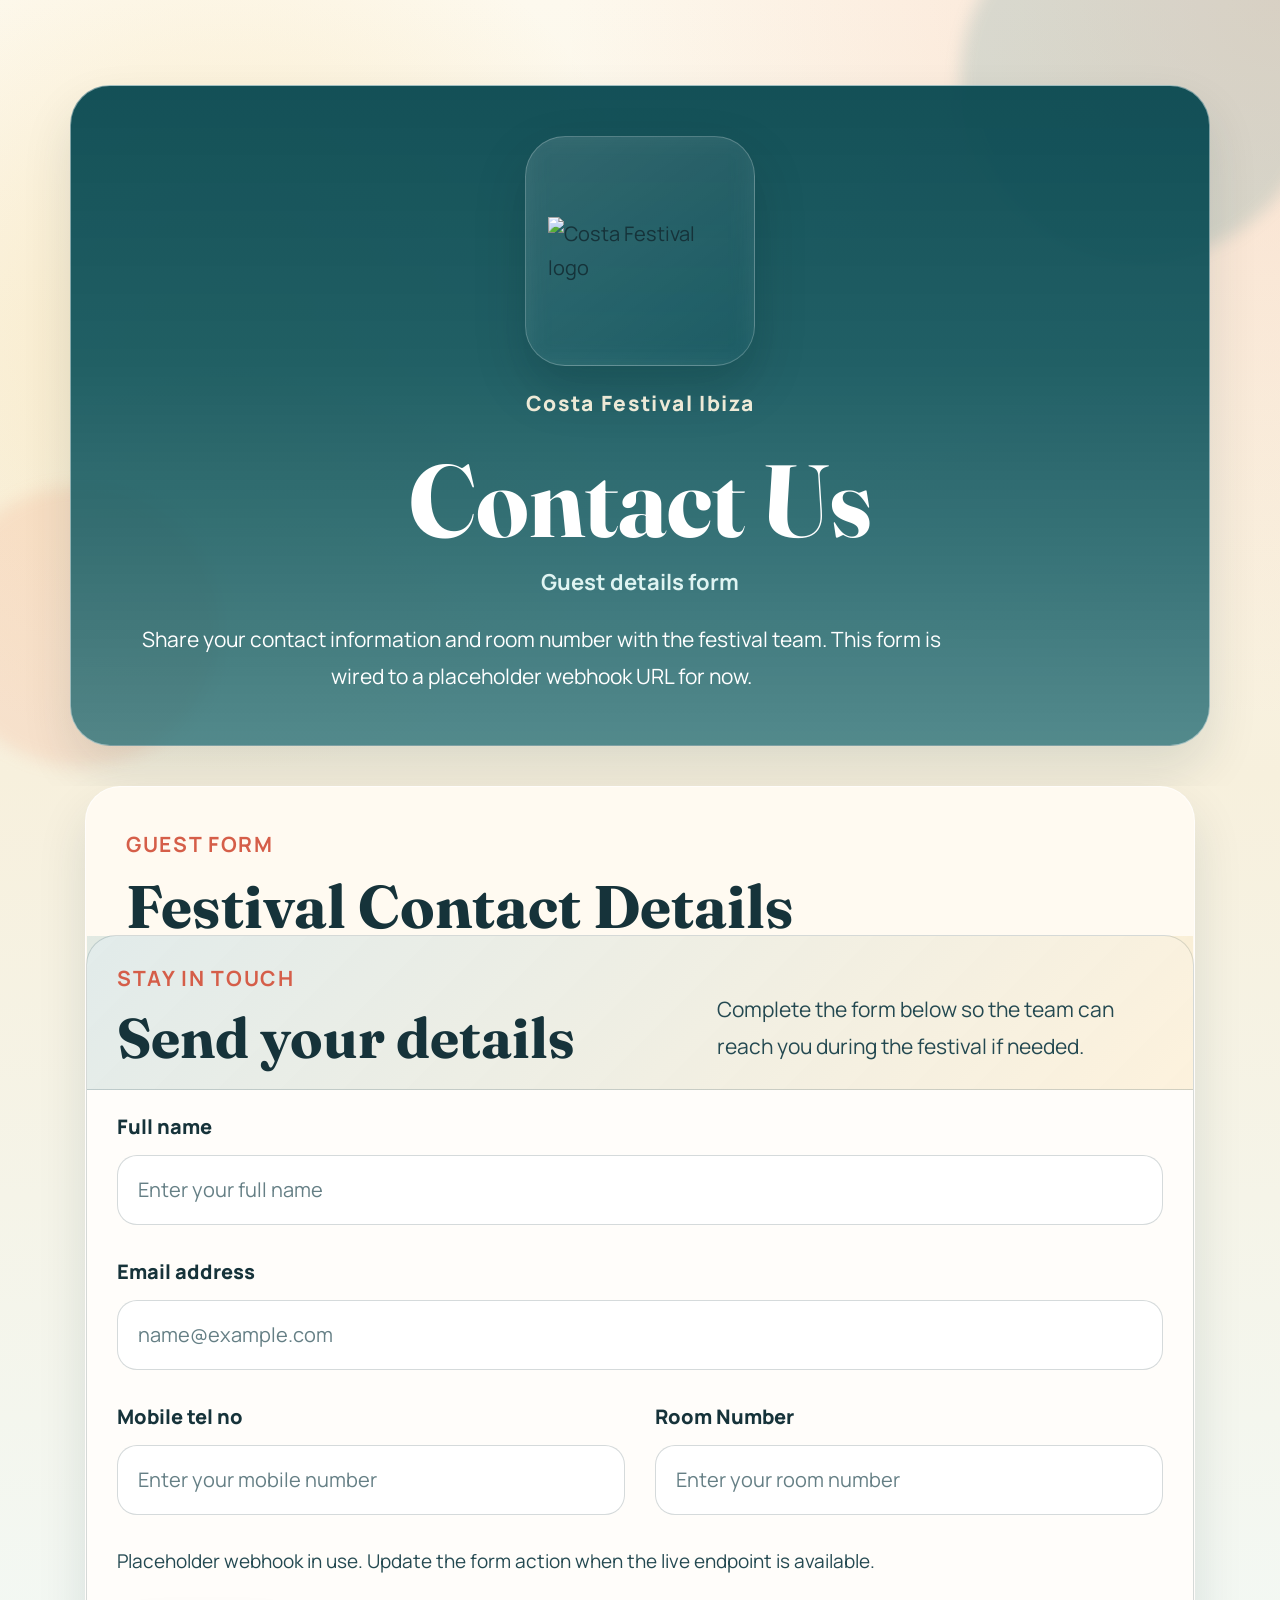
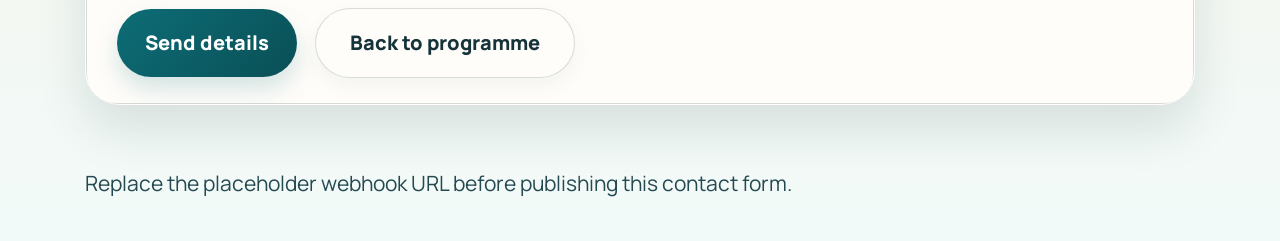
==== contactus.html @ b8bbd85d "contact us form added" ====
<!doctype html>
<html lang="en">
	<head>
		<meta charset="utf-8">
		<meta name="viewport" content="width=device-width, initial-scale=1">
		<title>Costa Festival Ibiza 2026 Contact Form</title>
		<meta
			name="description"
			content="Costa Festival Ibiza 2026 contact form for guest details and room information."
		>
		<link rel="preconnect" href="https://fonts.googleapis.com">
		<link rel="preconnect" href="https://fonts.gstatic.com" crossorigin>
		<link
			href="https://fonts.googleapis.com/css2?family=Fraunces:opsz,wght@9..144,600;9..144,700&family=Manrope:wght@400;500;600;700&display=swap"
			rel="stylesheet"
		>
		<link
			href="https://cdn.jsdelivr.net/npm/bootstrap@5.3.3/dist/css/bootstrap.min.css"
			rel="stylesheet"
			integrity="sha384-QWTKZyjpPEjISv5WaRU9OFeRpok6YctnYmDr5pNlyT2bRjXh0JMhjY6hW+ALEwIH"
			crossorigin="anonymous"
		>
		<link rel="stylesheet" href="styles.css">
	</head>
	<body>
		<div class="site-shell">
			<header class="hero">
				<div class="container hero__inner">
					<div class="hero__brand">
						<div class="hero__logo-wrap">
							<img
								class="hero__logo"
								src="https://costafestival.azureedge.net/wp-content/uploads/2023/09/Costa-Festival-Logo-White-351x351-1.webp"
								alt="Costa Festival logo"
							>
						</div>
						<p class="eyebrow">Costa Festival Ibiza</p>
					</div>
					<div class="hero__copy">
						<div>
							<h1>Contact Us</h1>
							<p class="hero__dates">Guest details form</p>
						</div>
						<p class="hero__lede">
							Share your contact information and room number with the festival team. This form is wired to a placeholder webhook URL for now.
						</p>
					</div>
				</div>
			</header>

			<main class="container programme-app">
				<section class="programme-panel">
					<div class="programme-panel__header">
						<div>
							<p class="section-label">Guest form</p>
							<h2>Festival Contact Details</h2>
						</div>
					</div>

					<article class="day-page contact-page">
						<header class="day-page__header">
							<div>
								<p class="section-label">Stay in touch</p>
								<h3 class="day-page__title">Send your details</h3>
							</div>
							<div>
								<p class="day-page__intro">
									Complete the form below so the team can reach you during the festival if needed.
								</p>
							</div>
						</header>

						<div class="programme-scroll">
							<!-- Replace the action URL when the live webhook endpoint is confirmed. -->
							<form
								class="contact-form"
								action="https://example.com/webhooks/festival-contact"
								method="post"
							>
								<div class="row g-4">
									<div class="col-12">
										<label class="form-label" for="fullname">Full name</label>
										<input
											class="form-control form-control-lg"
											type="text"
											id="fullname"
											name="fullname"
											autocomplete="name"
											placeholder="Enter your full name"
											required
										>
									</div>

									<div class="col-12">
										<label class="form-label" for="email">Email address</label>
										<input
											class="form-control form-control-lg"
											type="email"
											id="email"
											name="email"
											autocomplete="email"
											placeholder="name@example.com"
											required
										>
									</div>

									<div class="col-12 col-md-6">
										<label class="form-label" for="mobile">Mobile tel no</label>
										<input
											class="form-control form-control-lg"
											type="tel"
											id="mobile"
											name="mobile"
											autocomplete="tel"
											placeholder="Enter your mobile number"
											required
										>
									</div>

									<div class="col-12 col-md-6">
										<label class="form-label" for="room-number">Room Number</label>
										<input
											class="form-control form-control-lg"
											type="text"
											id="room-number"
											name="room_number"
											autocomplete="off"
											placeholder="Enter your room number"
											required
										>
									</div>
								</div>

								<p class="contact-form__note">
									Placeholder webhook in use. Update the form action when the live endpoint is available.
								</p>

								<div class="contact-form__actions">
									<button class="btn btn-lg contact-form__submit" type="submit">Send details</button>
									<a class="contact-link" href="index.html">Back to programme</a>
								</div>
							</form>
						</div>
					</article>
				</section>
			</main>

			<footer class="site-footer">
				<div class="container footer__inner">
					<p>Replace the placeholder webhook URL before publishing this contact form.</p>
				</div>
			</footer>
		</div>
	</body>
</html>
---- styles.css ----
:root {
  --sand: #f7f1df;
  --sand-deep: #e7d9b3;
  --ink: #16333a;
  --ink-soft: #244951;
  --sea: #0d6d76;
  --sea-soft: #edf7f6;
  --sunset: #f38d68;
  --sunset-deep: #d55e49;
  --gold: #f4c768;
  --panel: #fffaf1;
  --line: rgba(22, 51, 58, 0.18);
  --shadow: 0 24px 50px rgba(17, 51, 57, 0.12);
}

* {
  box-sizing: border-box;
}

html {
  font-size: 125%;
  scroll-behavior: smooth;
  -webkit-text-size-adjust: 100%;
}

body {
  margin: 0;
  min-width: 320px;
  font-family: "Manrope", sans-serif;
  color: var(--ink);
  line-height: 1.7;
  background:
    radial-gradient(circle at top right, rgba(243, 141, 104, 0.22), transparent 32%),
    radial-gradient(circle at 18% 18%, rgba(244, 199, 104, 0.28), transparent 24%),
    linear-gradient(180deg, #fdf9ee 0%, #f7f0dd 42%, #f2faf9 100%);
}

.site-shell {
  min-height: 100vh;
}

.hero {
  position: relative;
  overflow: hidden;
  padding: 2.5rem 0 2rem;
}

.hero::before,
.hero::after {
  content: "";
  position: absolute;
  inset: auto;
  border-radius: 999px;
  filter: blur(8px);
}

.hero::before {
  top: -5rem;
  right: -2rem;
  width: 18rem;
  height: 18rem;
  background: rgba(13, 109, 118, 0.14);
}

.hero::after {
  bottom: 1rem;
  left: -3rem;
  width: 14rem;
  height: 14rem;
  background: rgba(243, 141, 104, 0.16);
}

.hero__inner {
  position: relative;
  z-index: 1;
  padding: clamp(1.5rem, 4vw, 2.5rem);
  border: 1px solid rgba(255, 255, 255, 0.46);
  border-radius: 2rem;
  background:
    linear-gradient(180deg, rgba(10, 73, 81, 0.96) 0%, rgba(14, 83, 91, 0.92) 42%, rgba(20, 92, 101, 0.84) 72%, rgba(31, 105, 114, 0.76) 100%);
  box-shadow: var(--shadow);
}

.hero__brand {
  display: grid;
  justify-items: center;
  gap: 1rem;
  margin-bottom: 1.5rem;
}

.hero__logo-wrap {
  display: inline-flex;
  align-items: center;
  justify-content: center;
  width: clamp(8rem, 22vw, 11.5rem);
  aspect-ratio: 1;
  padding: 1.1rem;
  border-radius: 2rem;
  background: linear-gradient(145deg, rgba(255, 255, 255, 0.16) 0%, rgba(255, 255, 255, 0.06) 100%);
  border: 1px solid rgba(255, 255, 255, 0.22);
  box-shadow: 0 22px 50px rgba(4, 33, 39, 0.24);
  backdrop-filter: blur(10px);
}

.hero__logo {
  display: block;
  width: 100%;
  height: auto;
}

.eyebrow,
.section-label {
  letter-spacing: 0.08em;
  text-transform: uppercase;
}

.eyebrow,
.section-label {
  margin-bottom: 0.75rem;
  font-size: 1.05rem;
  font-weight: 700;
  color: var(--sunset-deep);
}

.hero__copy {
  display: grid;
  gap: 1rem;
  text-align: center;
}

.hero h1,
.programme-panel__header h2,
.day-page__title {
  margin: 0;
  font-family: "Fraunces", serif;
  font-weight: 700;
  line-height: 0.95;
}

.hero h1 {
  font-size: clamp(2.75rem, 8vw, 5.2rem);
}

.hero__dates {
  margin: 0.75rem 0 0;
  font-size: 1.1rem;
  font-weight: 700;
  color: #dff4f2;
}

.hero__lede,
.day-page__intro,
.site-footer p {
  margin: 0;
  max-width: 42rem;
  font-size: 1.05rem;
  color: var(--ink-soft);
  line-height: 1.75;
}

.hero .eyebrow,
.hero h1,
.hero__lede,
.hero__dates {
  position: relative;
  z-index: 1;
}

.hero .eyebrow {
  margin: 0;
  font-size: 1.05rem;
  font-weight: 800;
  letter-spacing: 0.08em;
  text-transform: none;
  text-align: center;
  color: rgba(255, 245, 225, 0.92);
}

.hero h1,
.hero__lede {
  color: white;
}

.hero__copy h1 {
  text-wrap: balance;
}

.event-card__badge,
.day-summary__item {
  display: inline-flex;
  align-items: center;
  border-radius: 999px;
}

.programme-app {
  padding-bottom: 3rem;
}

.programme-panel {
  border: 1px solid rgba(255, 255, 255, 0.72);
  border-radius: 1.75rem;
  background: var(--panel);
  box-shadow: var(--shadow);
  overflow: hidden;
}

.programme-panel__header {
  display: grid;
  gap: 1rem;
  padding: 1.5rem 1.25rem 0;
}

.programme-panel__header h2 {
  font-size: clamp(2rem, 5vw, 3rem);
}

.day-menu {
  display: grid;
  grid-template-columns: 1fr;
  gap: 0.85rem;
  padding: 1.25rem;
}

.day-menu .nav-link {
  width: 100%;
  padding: 1rem 1.1rem;
  border: 1px solid rgba(22, 51, 58, 0.16);
  border-radius: 1.15rem;
  background: #fffdfa;
  box-shadow: 0 8px 18px rgba(22, 51, 58, 0.05);
  color: var(--ink);
  text-align: left;
  transition: transform 180ms ease, background-color 180ms ease, border-color 180ms ease;
}

.day-menu .nav-link:hover,
.day-menu .nav-link:focus-visible {
  transform: translateY(-2px);
  border-color: rgba(213, 94, 73, 0.45);
}

.day-menu .nav-link.active {
  background: linear-gradient(135deg, #0d6d76 0%, #0a4f56 100%);
  border-color: transparent;
  color: white;
}

.day-menu__day,
.day-menu__date {
  display: block;
}

.day-menu__day {
  font-size: 1.05rem;
  font-weight: 800;
  letter-spacing: 0.08em;
  text-transform: uppercase;
  opacity: 0.88;
}

.day-menu__date {
  margin-top: 0.25rem;
  font-size: 1.25rem;
  font-weight: 800;
}

.tab-content {
  padding: 0 1rem 1rem;
}

.tab-pane {
  scroll-margin-top: 1rem;
}

.day-page {
  border: 1px solid var(--line);
  border-radius: 1.5rem;
  background: #fffdfa;
  overflow: hidden;
}

.day-page__header {
  display: grid;
  gap: 1rem;
  padding: 1.25rem;
  border-bottom: 1px solid var(--line);
  background:
    linear-gradient(135deg, rgba(13, 109, 118, 0.12) 0%, rgba(244, 199, 104, 0.2) 100%);
}

.day-page__title {
  font-size: clamp(1.85rem, 6vw, 2.8rem);
}

.day-page__intro {
  font-size: 1.05rem;
}

.day-summary {
  display: flex;
  flex-wrap: wrap;
  gap: 0.6rem;
}

.day-summary__item {
  padding: 0.65rem 0.95rem;
  background: #fff;
  border: 1px solid rgba(13, 109, 118, 0.18);
  font-size: 1rem;
  font-weight: 700;
  color: var(--sea);
}

.programme-scroll {
  padding: 1rem 1rem 1.25rem;
}

.timeline {
  display: grid;
  gap: 1rem;
}

.event-card {
  display: grid;
  gap: 0.85rem;
  padding: 1.1rem;
  border: 1px solid rgba(22, 51, 58, 0.1);
  border-radius: 1.2rem;
  background: #fff;
  box-shadow: 0 8px 18px rgba(22, 51, 58, 0.05);
}

.event-card__time {
  display: inline-flex;
  align-items: center;
  width: fit-content;
  padding: 0.45rem 0.8rem;
  border-radius: 999px;
  background: var(--sea-soft);
  color: var(--sea);
  font-size: 1rem;
  font-weight: 800;
}

.event-card__title {
  margin: 0;
  font-size: 1.35rem;
  line-height: 1.2;
  font-weight: 800;
}

.event-card__venue {
  margin: 0;
  font-size: 1.05rem;
  font-weight: 800;
  line-height: 1.45;
  color: var(--sunset-deep);
}

.event-card__meta {
  display: flex;
  flex-wrap: wrap;
  gap: 0.5rem;
}

.event-card__badge {
  padding: 0.4rem 0.75rem;
  background: #f4fbfa;
  border: 1px solid rgba(13, 109, 118, 0.16);
  color: var(--ink);
  font-size: 1rem;
  font-weight: 700;
}

.site-footer {
  padding: 0 0 2rem;
}

.footer__inner {
  display: flex;
  flex-direction: column;
  gap: 0.4rem;
}

.contact-page {
  overflow: visible;
}

.contact-form {
  display: grid;
  gap: 1.5rem;
}

.contact-form .form-label {
  margin-bottom: 0.55rem;
  font-size: 1rem;
  font-weight: 800;
  color: var(--ink);
}

.contact-form .form-control {
  padding: 0.95rem 1rem;
  border: 1px solid rgba(22, 51, 58, 0.18);
  border-radius: 1rem;
  font-size: 1rem;
  color: var(--ink);
  background: #fff;
}

.contact-form .form-control::placeholder {
  color: rgba(36, 73, 81, 0.7);
}

.contact-form .form-control:focus {
  border-color: rgba(13, 109, 118, 0.5);
  box-shadow: 0 0 0 0.2rem rgba(13, 109, 118, 0.12);
}

.contact-form__note {
  margin: 0;
  font-size: 0.95rem;
  color: var(--ink-soft);
}

.contact-form__actions {
  display: flex;
  flex-direction: column;
  align-items: stretch;
  gap: 0.9rem;
}

.contact-form__submit {
  padding: 0.95rem 1.4rem;
  border: 0;
  border-radius: 999px;
  background: linear-gradient(135deg, #0d6d76 0%, #0a4f56 100%);
  color: white;
  font-size: 1rem;
  font-weight: 800;
  box-shadow: 0 12px 24px rgba(13, 109, 118, 0.18);
}

.contact-form__submit:hover,
.contact-form__submit:focus-visible {
  background: linear-gradient(135deg, #0f7882 0%, #0b5b63 100%);
  color: white;
}

.contact-link {
  display: inline-flex;
  align-items: center;
  justify-content: center;
  width: 100%;
  min-height: 3.5rem;
  padding: 0.85rem 1.2rem;
  border: 1px solid rgba(22, 51, 58, 0.16);
  border-radius: 999px;
  background: #fffdfa;
  color: var(--ink);
  font-size: 1rem;
  font-weight: 800;
  text-decoration: none;
  box-shadow: 0 8px 18px rgba(22, 51, 58, 0.05);
}

.contact-link:hover,
.contact-link:focus-visible {
  color: var(--ink);
  border-color: rgba(213, 94, 73, 0.45);
}

@media (min-width: 768px) {
  .hero {
    padding-top: 4.25rem;
  }

  .day-page__header {
    grid-template-columns: minmax(0, 1.3fr) minmax(0, 1fr);
    align-items: end;
  }

  .hero__inner {
    padding-top: 2.5rem;
    padding-bottom: 2.5rem;
  }

  .programme-panel__header {
    padding: 2rem 2rem 0;
  }

  .day-menu {
    padding: 1.5rem 2rem;
    grid-template-columns: repeat(auto-fit, minmax(11rem, 1fr));
  }

  .tab-content {
    padding: 0 2rem 2rem;
  }

  .day-page__header,
  .programme-scroll {
    padding-left: 1.5rem;
    padding-right: 1.5rem;
  }

  .event-card {
    grid-template-columns: 12rem minmax(0, 1fr);
    align-items: start;
  }

  .event-card__content {
    display: grid;
    gap: 0.5rem;
  }

  .contact-form__actions {
    flex-direction: row;
    justify-content: flex-start;
    align-items: center;
  }

  .contact-link {
    width: auto;
    min-width: 13rem;
  }
}

@media (prefers-reduced-motion: no-preference) {
  .hero__inner,
  .programme-panel {
    animation: rise-in 500ms ease both;
  }

  .event-card {
    animation: fade-up 420ms ease both;
  }
}

@keyframes rise-in {
  from {
    opacity: 0;
    transform: translateY(18px);
  }

  to {
    opacity: 1;
    transform: translateY(0);
  }
}

@keyframes fade-up {
  from {
    opacity: 0;
    transform: translateY(12px);
  }

  to {
    opacity: 1;
    transform: translateY(0);
  }
}
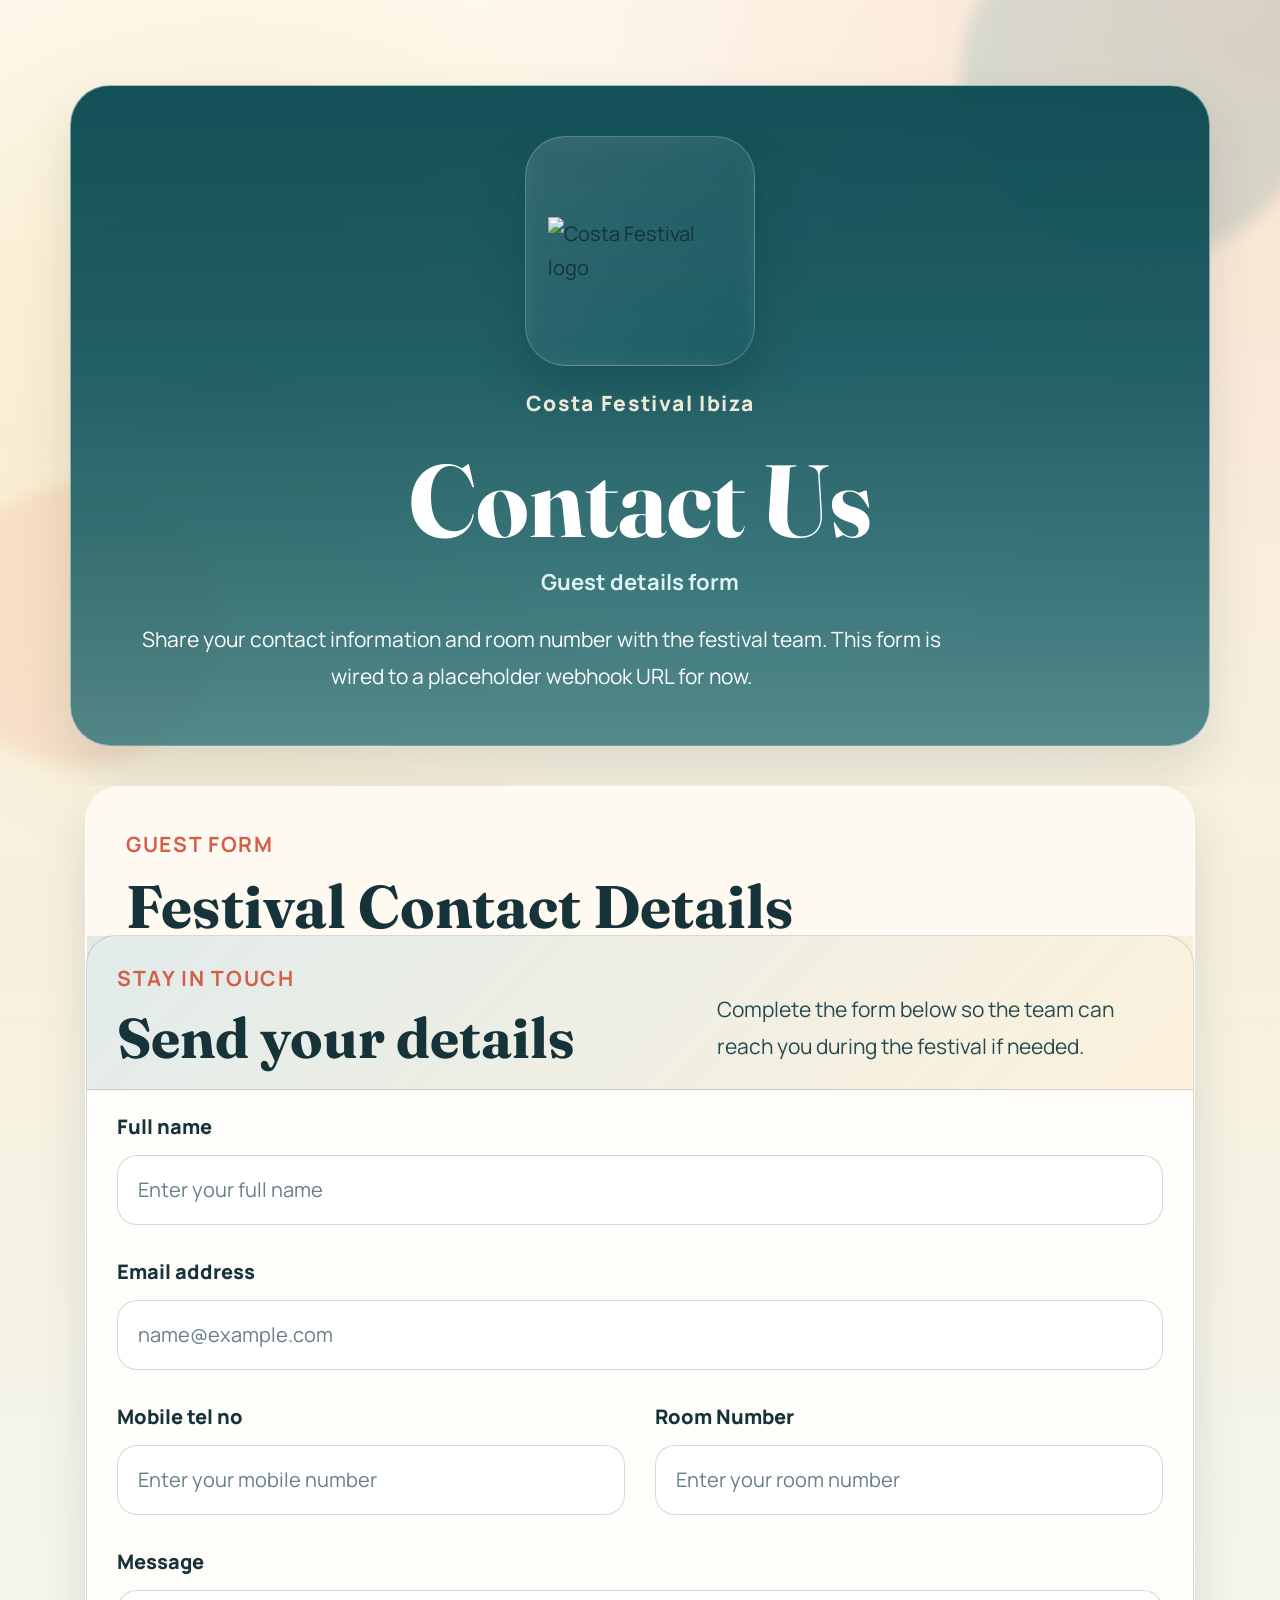
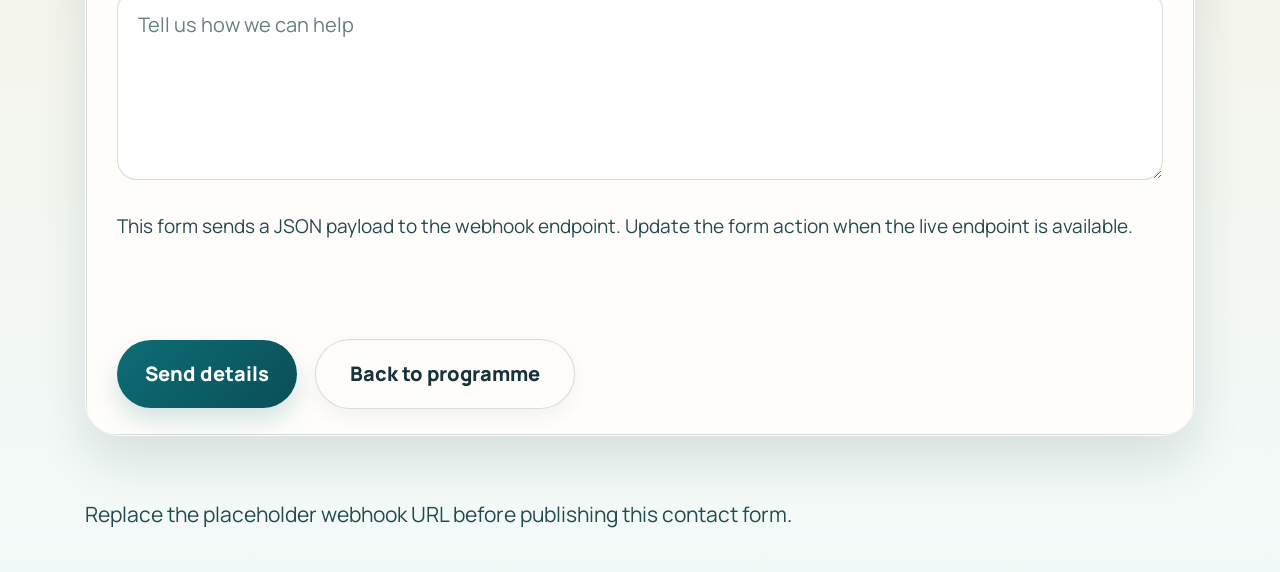
==== commit 3ca1567e: "added contact us button" ====
--- a/contactus.html
+++ b/contactus.html
@@ -76,6 +76,7 @@
 								class="contact-form"
 								action="https://example.com/webhooks/festival-contact"
 								method="post"
+								data-json-submit="true"
 							>
 								<div class="row g-4">
 									<div class="col-12">
@@ -129,14 +130,27 @@
 											required
 										>
 									</div>
+
+									<div class="col-12">
+										<label class="form-label" for="message">Message</label>
+										<textarea
+											class="form-control form-control-lg"
+											id="message"
+											name="message"
+											rows="5"
+											placeholder="Tell us how we can help"
+										></textarea>
+									</div>
 								</div>
 
 								<p class="contact-form__note">
-									Placeholder webhook in use. Update the form action when the live endpoint is available.
+									This form sends a JSON payload to the webhook endpoint. Update the form action when the live endpoint is available.
 								</p>
 
+								<p class="contact-form__status" data-form-status aria-live="polite"></p>
+
 								<div class="contact-form__actions">
-									<button class="btn btn-lg contact-form__submit" type="submit">Send details</button>
+									<button class="btn btn-lg contact-form__submit" type="submit" data-submit-button>Send details</button>
 									<a class="contact-link" href="index.html">Back to programme</a>
 								</div>
 							</form>
@@ -151,5 +165,63 @@
 				</div>
 			</footer>
 		</div>
+
+		<script>
+			const contactForm = document.querySelector('[data-json-submit="true"]');
+
+			if (contactForm) {
+				const submitButton = contactForm.querySelector('[data-submit-button]');
+				const statusElement = contactForm.querySelector('[data-form-status]');
+				const defaultButtonLabel = submitButton ? submitButton.textContent : '';
+
+				contactForm.addEventListener('submit', async (event) => {
+					event.preventDefault();
+
+					const payload = Object.fromEntries(new FormData(contactForm).entries());
+
+					if (statusElement) {
+						statusElement.textContent = 'Sending your details...';
+						statusElement.dataset.state = 'pending';
+					}
+
+					if (submitButton) {
+						submitButton.disabled = true;
+						submitButton.textContent = 'Sending...';
+					}
+
+					try {
+						const response = await fetch(contactForm.action, {
+							method: 'POST',
+							headers: {
+								'Content-Type': 'application/json',
+								Accept: 'application/json'
+							},
+							body: JSON.stringify(payload)
+						});
+
+						if (!response.ok) {
+							throw new Error('Webhook request failed');
+						}
+
+						contactForm.reset();
+
+						if (statusElement) {
+							statusElement.textContent = 'Your details were sent successfully.';
+							statusElement.dataset.state = 'success';
+						}
+					} catch (error) {
+						if (statusElement) {
+							statusElement.textContent = 'Unable to send details right now. Check the webhook URL and try again.';
+							statusElement.dataset.state = 'error';
+						}
+					} finally {
+						if (submitButton) {
+							submitButton.disabled = false;
+							submitButton.textContent = defaultButtonLabel;
+						}
+					}
+				});
+			}
+		</script>
 	</body>
 </html>
--- a/styles.css
+++ b/styles.css
@@ -35,6 +35,10 @@
     linear-gradient(180deg, #fdf9ee 0%, #f7f0dd 42%, #f2faf9 100%);
 }
 
+body.page-programme {
+  padding-bottom: 5.75rem;
+}
+
 .site-shell {
   min-height: 100vh;
 }
@@ -382,6 +386,31 @@
   gap: 0.4rem;
 }
 
+.mobile-help-cta {
+  position: fixed;
+  left: 0;
+  right: 0;
+  bottom: 0;
+  z-index: 1040;
+  display: inline-flex;
+  align-items: center;
+  justify-content: center;
+  min-height: 4.5rem;
+  padding: 1rem 1.5rem calc(1rem + env(safe-area-inset-bottom));
+  background: linear-gradient(135deg, #0d6d76 0%, #0a4f56 100%);
+  color: white;
+  font-size: 1.05rem;
+  font-weight: 800;
+  text-decoration: none;
+  box-shadow: 0 -10px 24px rgba(13, 109, 118, 0.24);
+}
+
+.mobile-help-cta:hover,
+.mobile-help-cta:focus-visible {
+  color: white;
+  background: linear-gradient(135deg, #0f7882 0%, #0b5b63 100%);
+}
+
 .contact-page {
   overflow: visible;
 }
@@ -407,6 +436,11 @@
   background: #fff;
 }
 
+.contact-form textarea.form-control {
+  min-height: 8rem;
+  resize: vertical;
+}
+
 .contact-form .form-control::placeholder {
   color: rgba(36, 73, 81, 0.7);
 }
@@ -420,6 +454,25 @@
   margin: 0;
   font-size: 0.95rem;
   color: var(--ink-soft);
+}
+
+.contact-form__status {
+  min-height: 1.8rem;
+  margin: 0;
+  font-size: 0.95rem;
+  font-weight: 700;
+}
+
+.contact-form__status[data-state="pending"] {
+  color: var(--sea);
+}
+
+.contact-form__status[data-state="success"] {
+  color: #1f6b3e;
+}
+
+.contact-form__status[data-state="error"] {
+  color: var(--sunset-deep);
 }
 
 .contact-form__actions {
@@ -444,6 +497,11 @@
 .contact-form__submit:focus-visible {
   background: linear-gradient(135deg, #0f7882 0%, #0b5b63 100%);
   color: white;
+}
+
+.contact-form__submit:disabled {
+  opacity: 0.8;
+  cursor: wait;
 }
 
 .contact-link {
@@ -470,6 +528,10 @@
 }
 
 @media (min-width: 768px) {
+  body.page-programme {
+    padding-bottom: 0;
+  }
+
   .hero {
     padding-top: 4.25rem;
   }
@@ -523,6 +585,10 @@
     width: auto;
     min-width: 13rem;
   }
+
+  .mobile-help-cta {
+    display: none;
+  }
 }
 
 @media (prefers-reduced-motion: no-preference) {
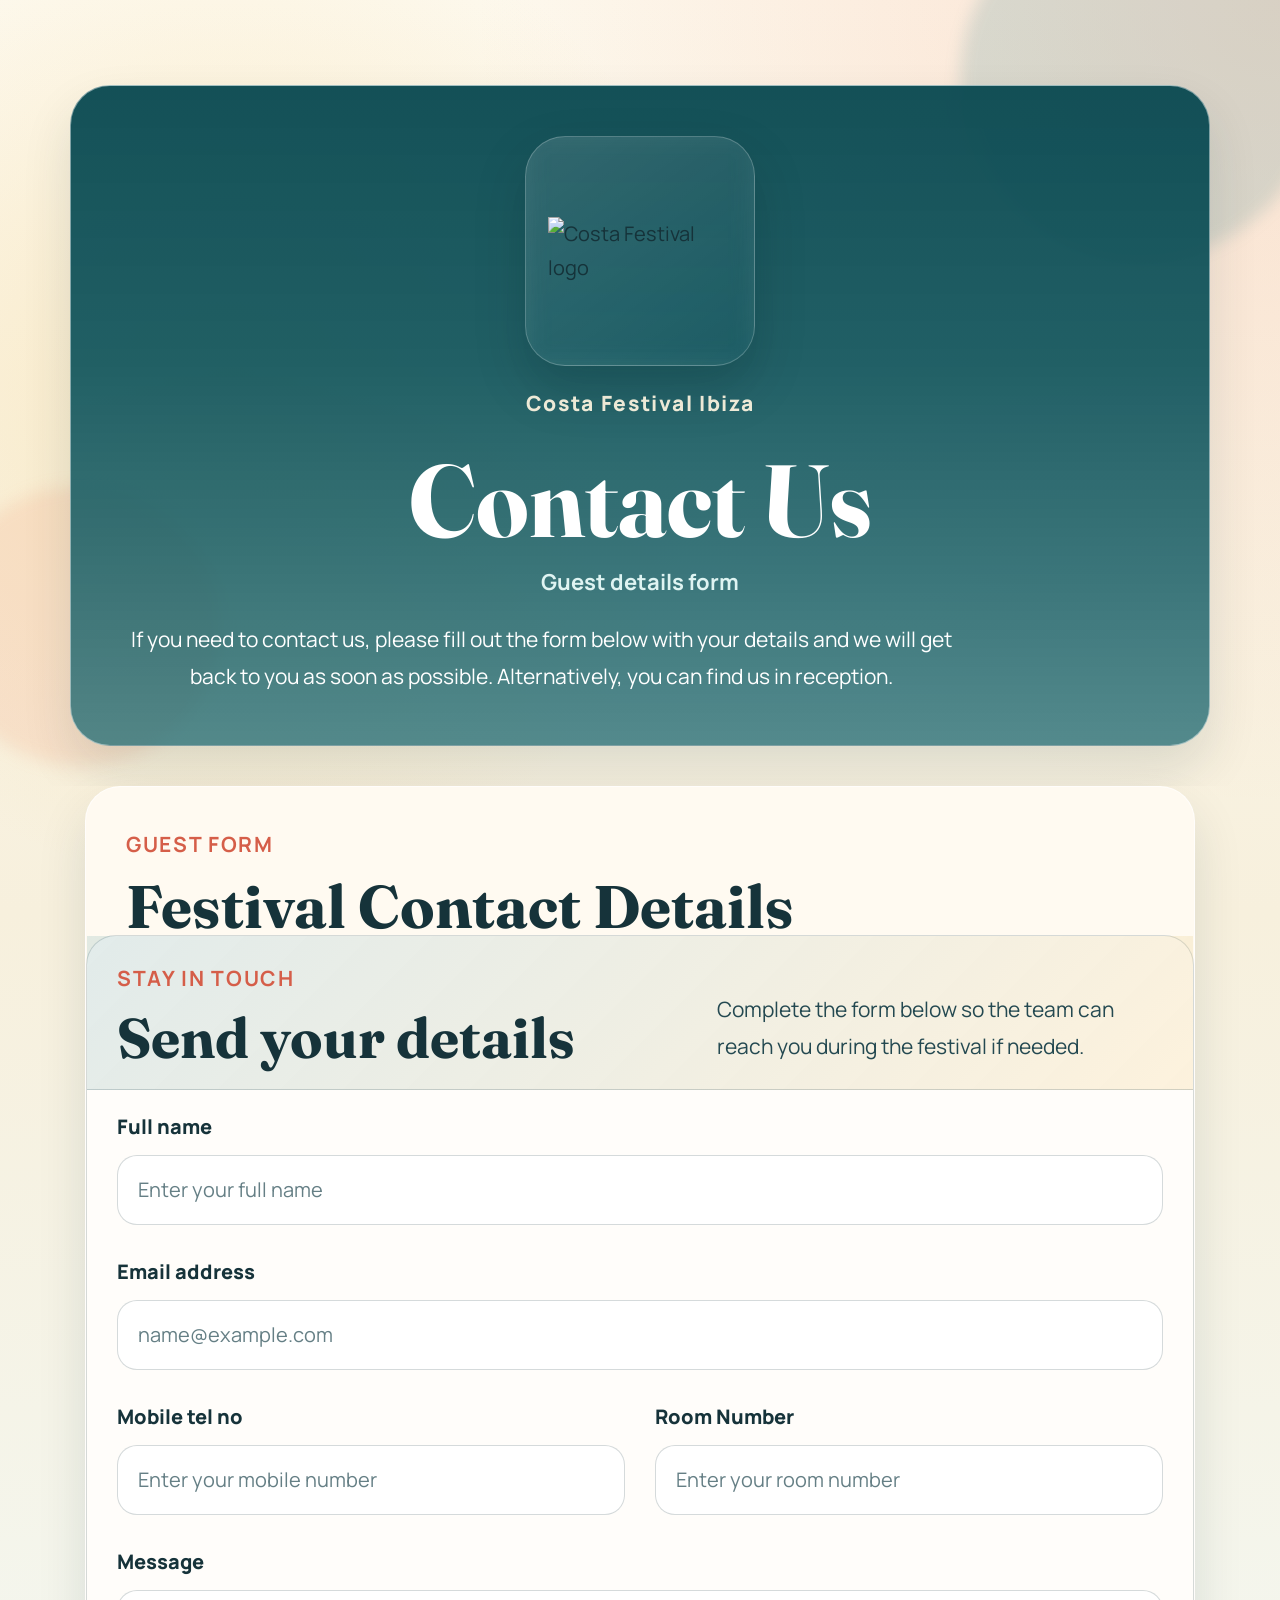
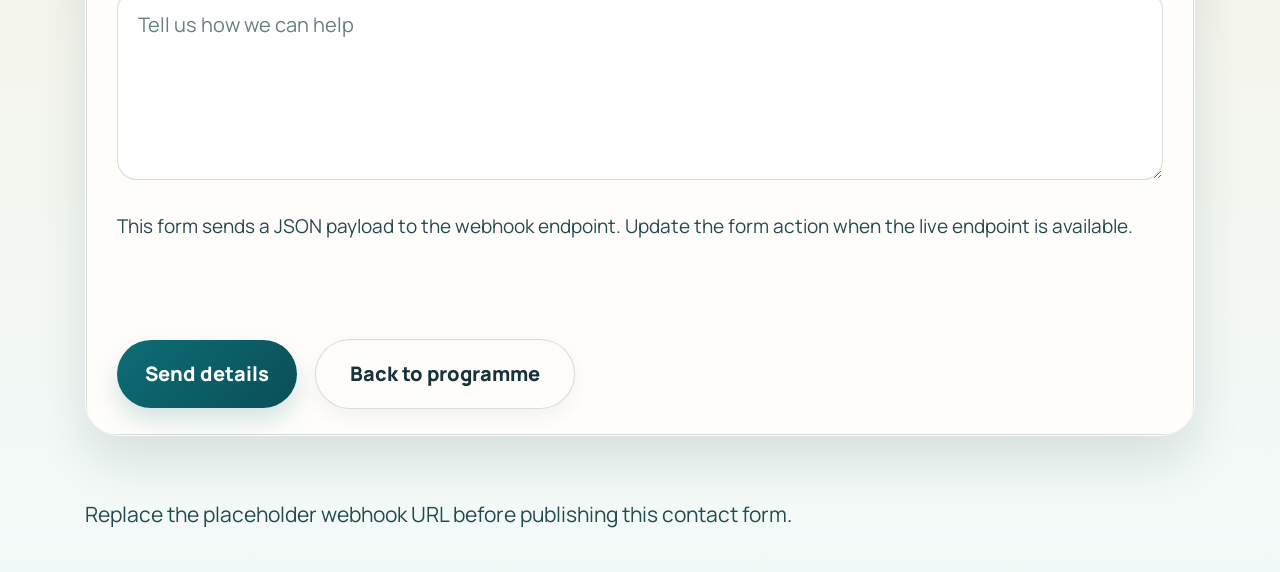
==== commit 79f4c0e8: "text updates" ====
--- a/contactus.html
+++ b/contactus.html
@@ -42,7 +42,7 @@
 							<p class="hero__dates">Guest details form</p>
 						</div>
 						<p class="hero__lede">
-							Share your contact information and room number with the festival team. This form is wired to a placeholder webhook URL for now.
+							If you need to contact us, please fill out the form below with your details and we will get back to you as soon as possible. Alternatively, you can find us in reception.
 						</p>
 					</div>
 				</div>
